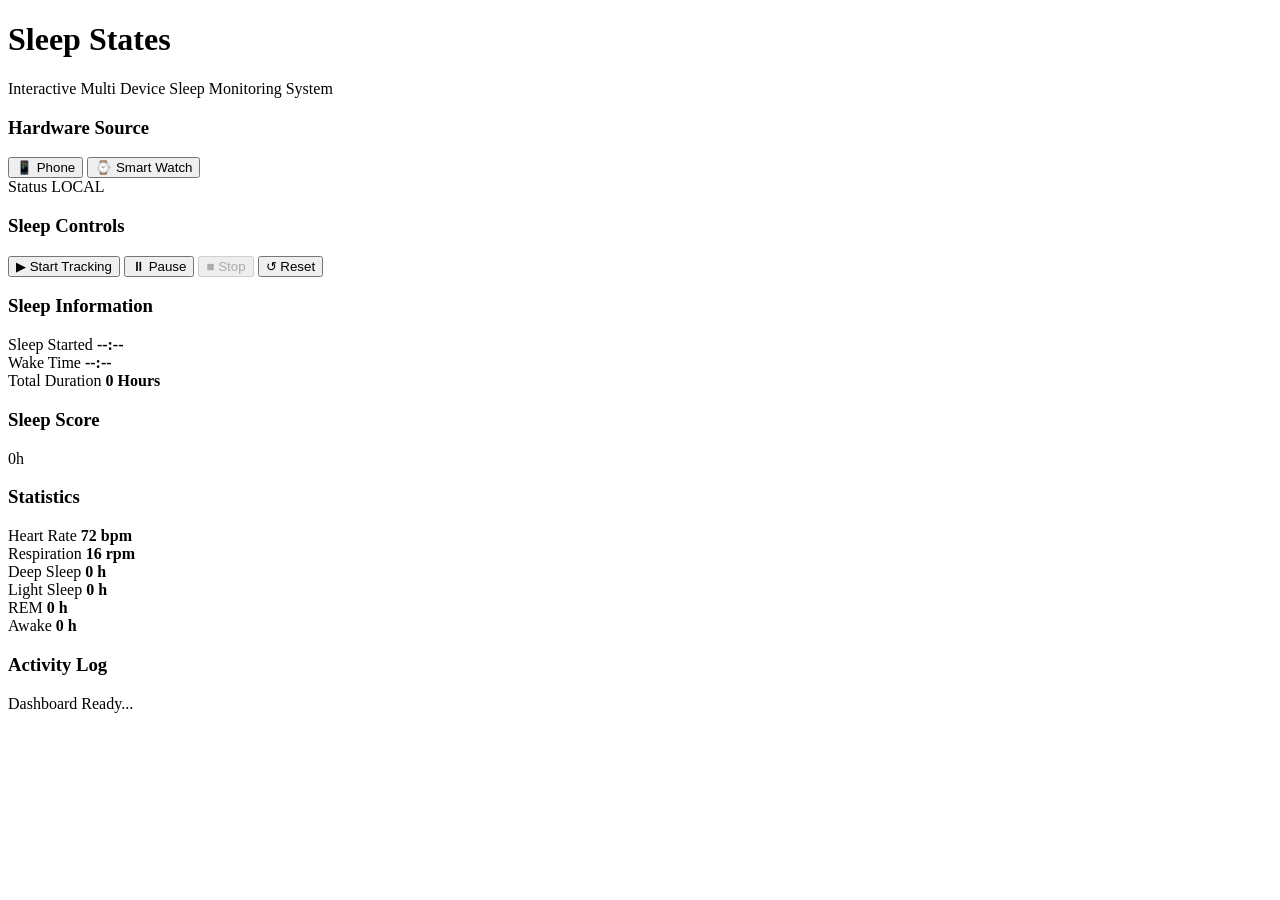
==== dashboard.html @ 75eff980 "Initial project upload" ====
<!DOCTYPE html>
<html lang="en">

<head>

<meta charset="UTF-8">
<meta name="viewport" content="width=device-width, initial-scale=1.0">

<title>Dashboard</title>

<link rel="stylesheet" href="css/style.css">

</head>

<body>

<!-- Paste the dashboard-container here -->


<div class="dashboard-container">
<header class="dashboard-header">

        <h1>Sleep States</h1>

        <p>Interactive Multi Device Sleep Monitoring System</p>

    </header>

    <div class="dashboard-grid">

        <!-- LEFT SIDE -->

        <div class="left-column">

    <!-- Hardware -->
    <div class="dashboard-card">

        <h3>Hardware Source</h3>

        <div class="device-selector-wrapper">

            <button id="phoneBtn" class="selector-btn active">
                📱 Phone
            </button>

            <button id="watchBtn" class="selector-btn">
                ⌚ Smart Watch
            </button>

        </div>

        <div class="status-bar">
            <span>Status</span>
            <span id="statusPill" class="connected">LOCAL</span>
        </div>

        <div id="scanArea" style="display:none;">

            <button id="scanBtn" class="primary-btn">
                Scan Devices
            </button>

        </div>

        <div id="deviceList" class="device-list" style="display:none;">

            <div class="device">
                <div>
                    <strong>Apple Watch Series 9</strong>
                    <small>Bluetooth Device</small>
                </div>

                <button class="connectBtn">
                    Connect
                </button>
            </div>

            <div class="device">
                <div>
                    <strong>Samsung Galaxy Watch 6</strong>
                    <small>Bluetooth Device</small>
                </div>

                <button class="connectBtn">
                    Connect
                </button>
            </div>

        </div>

    </div>

    <!-- Controls -->

            <!-- Controls -->

            <div class="dashboard-card">

                <h3>Sleep Controls</h3>

                <button
                    id="startBtn"
                    class="green-btn">

                    ▶ Start Tracking

                </button>

                <button
                    id="pauseBtn"
                    class="blue-btn">

                    ⏸ Pause

                </button>

                <button
                    id="stopBtn"
                    class="red-btn"
                    disabled>

                    ■ Stop

                </button>

                <button
                    id="resetBtn"
                    class="gray-btn">

                    ↺ Reset

                </button>

            </div>

            <!-- Sleep Information -->

            <div class="dashboard-card">

                <h3>Sleep Information</h3>

                <div class="info">

                    <span>Sleep Started</span>

                    <strong id="sleepTimeOutput">--:--</strong>

                </div>

                <div class="info">

                    <span>Wake Time</span>

                    <strong id="wakeTimeOutput">--:--</strong>

                </div>

                <div class="info">

                    <span>Total Duration</span>

                    <strong id="durationOutput">0 Hours</strong>

                </div>

            </div>

        </div>

        <!-- RIGHT SIDE -->

        <div class="right-column">

            <!-- Circle -->

            <div class="dashboard-card">

                <h3>Sleep Score</h3>

                <div class="circle">

                    <div id="centerHoursVal">

                        0h

                    </div>

                </div>

            </div>

            <!-- Statistics -->

            <div class="dashboard-card">

                <h3>Statistics</h3>

                <div class="stats-grid">

                    <div class="stat-box">

                        <span>Heart Rate</span>

                        <strong id="heartRate">
                            72 bpm
                        </strong>

                    </div>

                    <div class="stat-box">

                        <span>Respiration</span>

                        <strong id="respRate">
                            16 rpm
                        </strong>

                    </div>

                    <div class="stat-box">

                        <span>Deep Sleep</span>

                        <strong id="deepSleep">
                            0 h
                        </strong>

                    </div>

                    <div class="stat-box">

                        <span>Light Sleep</span>

                        <strong id="lightSleep">
                            0 h
                        </strong>

                    </div>

                    <div class="stat-box">

                        <span>REM</span>

                        <strong id="remSleep">
                            0 h
                        </strong>

                    </div>

                    <div class="stat-box">

                        <span>Awake</span>

                        <strong id="awakeSleep">
                            0 h
                        </strong>

                    </div>

                </div>

            </div>

            <!-- Log -->

            <div class="dashboard-card">

                <h3>Activity Log</h3>

                <div id="logArea">

                    Dashboard Ready...

                </div>

            </div>

        </div>

    </div>

</div>
<script src="js/script.js"></script>
</body>
</html>
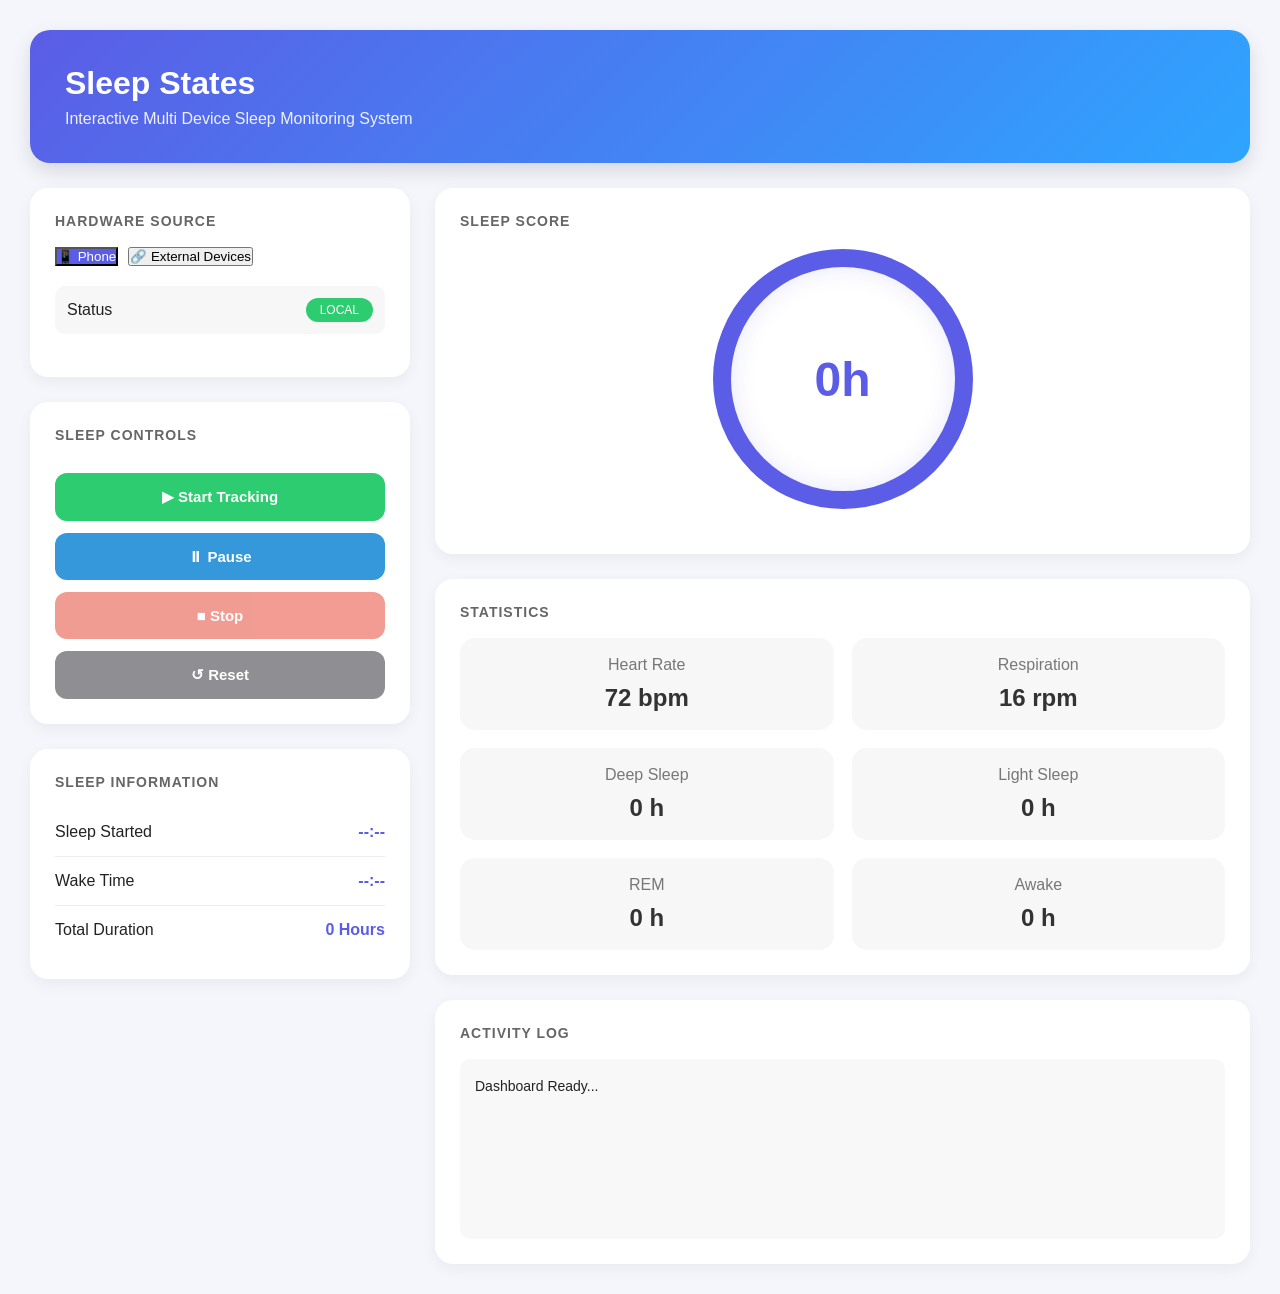
==== commit 7ca13b28: "Update dashboard.html" ====
--- a/dashboard.html
+++ b/dashboard.html
@@ -40,14 +40,11 @@
 
         <div class="device-selector-wrapper">
 
-            <button id="phoneBtn" class="selector-btn active">
-                📱 Phone
-            </button>
-
-            <button id="watchBtn" class="selector-btn">
-                ⌚ Smart Watch
-            </button>
-
+           <button id="phoneBtn" class="active">📱 Phone
+           </button>
+
+<button id="externalBtn">🔗 External Devices
+</button>
         </div>
 
         <div class="status-bar">
@@ -62,34 +59,50 @@
             </button>
 
         </div>
-
-        <div id="deviceList" class="device-list" style="display:none;">
-
-            <div class="device">
-                <div>
-                    <strong>Apple Watch Series 9</strong>
-                    <small>Bluetooth Device</small>
-                </div>
-
-                <button class="connectBtn">
-                    Connect
-                </button>
-            </div>
-
-            <div class="device">
-                <div>
-                    <strong>Samsung Galaxy Watch 6</strong>
-                    <small>Bluetooth Device</small>
-                </div>
-
-                <button class="connectBtn">
-                    Connect
-                </button>
-            </div>
-
-        </div>
-
-    </div>
+<div id="deviceList" class="device-list" style="display:none;">
+
+    <div class="device">
+        <div>
+            <strong>⌚ Apple Watch Series 9</strong>
+            <small>Smart Watch</small>
+        </div>
+        <button class="connectBtn">Connect</button>
+    </div>
+
+    <div class="device">
+        <div>
+            <strong>⌚ Samsung Galaxy Watch 6</strong>
+            <small>Smart Watch</small>
+        </div>
+        <button class="connectBtn">Connect</button>
+    </div>
+
+    <div class="device">
+        <div>
+            <strong>⌚ Fitbit Sense 2</strong>
+            <small>Fitness Tracker</small>
+        </div>
+        <button class="connectBtn">Connect</button>
+    </div>
+
+    <div class="device">
+        <div>
+            <strong>⌚ Xiaomi Smart Band 8</strong>
+            <small>Fitness Band</small>
+        </div>
+        <button class="connectBtn">Connect</button>
+    </div>
+
+    <div class="device">
+        <div>
+            <strong>❤️ Bluetooth Heart Rate Sensor</strong>
+            <small>Health Sensor</small>
+        </div>
+        <button class="connectBtn">Connect</button>
+    </div>
+
+</div>
+  </div>
 
     <!-- Controls -->
 
@@ -283,4 +296,4 @@
 </div>
 <script src="js/script.js"></script>
 </body>
-</html>+</html>
--- a/css/style.css
+++ b/css/style.css
@@ -0,0 +1,690 @@
+*{
+    margin:0;
+    padding:0;
+    box-sizing:border-box;
+    font-family:"Segoe UI",Arial,sans-serif;
+}
+
+body{
+    background:#f4f6fb;
+    color:#222;
+    padding:30px;
+}
+
+.dashboard-container{
+    max-width:1400px;
+    margin:auto;
+}
+
+.dashboard-header{
+    background:linear-gradient(135deg,#5b5de6,#2ea5ff);
+    color:white;
+    padding:35px;
+    border-radius:20px;
+    margin-bottom:25px;
+    box-shadow:0 8px 20px rgba(0,0,0,.12);
+}
+
+.dashboard-header h1{
+    font-size:32px;
+    margin-bottom:8px;
+}
+
+.dashboard-header p{
+    opacity:.9;
+}
+
+.dashboard-grid{
+    display:grid;
+    grid-template-columns:380px 1fr;
+    gap:25px;
+}
+
+.left-column,
+.right-column{
+    display:flex;
+    flex-direction:column;
+    gap:25px;
+}
+
+.dashboard-card{
+    background:white;
+    border-radius:18px;
+    padding:25px;
+    box-shadow:0 5px 15px rgba(0,0,0,.05);
+}
+
+.dashboard-card h3{
+    margin-bottom:18px;
+    font-size:14px;
+    color:#666;
+    text-transform:uppercase;
+    letter-spacing:1px;
+}
+
+/* Device Buttons */
+
+.device-selector-wrapper{
+    display:flex;
+    gap:10px;
+    margin-bottom:20px;
+}
+
+.selector-btn{
+    flex:1;
+    padding:14px;
+    border:none;
+    border-radius:10px;
+    background:#ececec;
+    cursor:pointer;
+    font-weight:600;
+    transition:.3s;
+}
+
+.selector-btn:hover{
+    background:#d9d9d9;
+}
+
+.selector-btn.active{
+    background:#5b5de6;
+    color:white;
+}
+
+.selector-btn{
+    transition:0.3s;
+}
+
+.active{
+    background:#5b5de6 !important;
+    color:white !important;
+}
+
+.status-bar{
+    display:flex;
+    justify-content:space-between;
+    align-items:center;
+    background:#f7f7f7;
+    padding:12px;
+    border-radius:10px;
+    margin-bottom:18px;
+}
+
+.connected{
+    background:#2ecc71;
+    color:white;
+    padding:5px 14px;
+    border-radius:20px;
+    font-size:12px;
+}
+
+.disconnected{
+    background:#e74c3c;
+    color:white;
+    padding:5px 14px;
+    border-radius:20px;
+    font-size:12px;
+}
+
+/* Buttons */
+
+button{
+    cursor:pointer;
+    transition:.3s;
+}
+
+.primary-btn,
+.green-btn,
+.red-btn,
+.blue-btn,
+.gray-btn{
+    width:100%;
+    border:none;
+    color:white;
+    padding:15px;
+    margin-top:12px;
+    border-radius:12px;
+    font-size:15px;
+    font-weight:600;
+}
+
+.primary-btn{
+    background:#007aff;
+}
+
+.green-btn{
+    background:#2ecc71;
+}
+
+.red-btn{
+    background:#e74c3c;
+}
+
+.blue-btn{
+    background:#3498db;
+}
+
+.gray-btn{
+    background:#8e8e93;
+}
+
+button:hover{
+    transform:translateY(-2px);
+}
+
+button:disabled{
+    opacity:.55;
+    cursor:not-allowed;
+}
+
+/* Devices */
+
+.device-list{
+    margin-top:20px;
+}
+
+.device{
+    display:flex;
+    justify-content:space-between;
+    align-items:center;
+    background:#f7f7f7;
+    padding:15px;
+    margin-bottom:12px;
+    border-radius:12px;
+}
+
+.device small{
+    display:block;
+    color:#888;
+    margin-top:4px;
+}
+
+.connectBtn{
+    background:#007aff;
+    color:white;
+    border:none;
+    padding:10px 18px;
+    border-radius:10px;
+}
+
+/* Sleep Info */
+
+.info{
+    display:flex;
+    justify-content:space-between;
+    padding:15px 0;
+    border-bottom:1px solid #ececec;
+}
+
+.info:last-child{
+    border:none;
+}
+
+.info strong{
+    color:#5b5de6;
+}
+
+/* Circle */
+
+.circle{
+    width:260px;
+    height:260px;
+    margin:20px auto;
+    border-radius:50%;
+    border:18px solid #5b5de6;
+    display:flex;
+    align-items:center;
+    justify-content:center;
+    background:white;
+    box-shadow:inset 0 0 25px rgba(91,93,230,.15);
+}
+
+#centerHoursVal{
+    font-size:48px;
+    font-weight:700;
+    color:#5b5de6;
+}
+
+/* Statistics */
+
+.stats-grid{
+    display:grid;
+    grid-template-columns:repeat(2,1fr);
+    gap:18px;
+}
+
+.stat-box{
+    background:#f7f7f7;
+    border-radius:15px;
+    padding:18px;
+    text-align:center;
+}
+
+.stat-box span{
+    display:block;
+    color:#777;
+    margin-bottom:10px;
+}
+
+.stat-box strong{
+    font-size:24px;
+    color:#333;
+}
+
+/* Log */
+
+#logArea{
+    height:180px;
+    overflow-y:auto;
+    background:#f8f8f8;
+    padding:15px;
+    border-radius:10px;
+    line-height:1.8;
+    font-size:14px;
+}
+
+/* Scrollbar */
+
+#logArea::-webkit-scrollbar{
+    width:8px;
+}
+
+#logArea::-webkit-scrollbar-thumb{
+    background:#5b5de6;
+    border-radius:10px;
+}
+
+/* Responsive */
+
+@media(max-width:1100px){
+
+.dashboard-grid{
+    grid-template-columns:1fr;
+}
+
+.circle{
+    width:220px;
+    height:220px;
+}
+
+}
+
+@media(max-width:650px){
+
+body{
+    padding:15px;
+}
+
+.dashboard-header{
+    padding:25px;
+}
+
+.dashboard-header h1{
+    font-size:24px;
+}
+
+.stats-grid{
+    grid-template-columns:1fr;
+}
+
+.device-selector-wrapper{
+    flex-direction:column;
+}
+
+.circle{
+    width:180px;
+    height:180px;
+}
+
+#centerHoursVal{
+    font-size:36px;
+}
+}
+
+/* Hide dashboard initially */
+.dashboard-container{
+    width:100%;
+    display:flex;
+    flex-direction:column;
+}
+/* Home Screen */
+.home-screen{
+    position:fixed;
+    top:0;
+    left:0;
+    width:100%;
+    height:100%;
+    background:#111827;
+    display:flex;
+    flex-direction:column;
+    justify-content:center;
+    align-items:center;
+}
+
+.home-screen h1{
+    color:white;
+    font-size:42px;
+    margin-bottom:10px;
+}
+
+.home-screen p{
+    color:#cccccc;
+    margin-bottom:35px;
+}
+
+
+
+.app-info{
+    flex:1;
+}
+
+.app-info h2{
+    color:white;
+    font-size:22px;
+    margin-bottom:8px;
+}
+.app-info p{
+    color:#666;
+    margin-bottom:20px;
+    line-height:1.6;
+}
+
+.app-info button{
+    background:#5b5de6;
+    color:white;
+    border:none;
+    padding:14px 28px;
+    border-radius:10px;
+    cursor:pointer;
+    font-size:16px;
+}
+
+.app-info button:hover{
+    background:#4447d9;
+}
+
+.login-card{
+    width:380px;
+    background:white;
+    padding:35px;
+    border-radius:20px;
+    box-shadow:0 10px 25px rgba(0,0,0,.15);
+    text-align:center;
+}
+
+.login-card h1{
+    color:#5b5de6;
+    margin-bottom:10px;
+}
+
+.login-card p{
+    margin-bottom:20px;
+    color:#666;
+}
+
+.login-card input{
+    width:100%;
+    padding:14px;
+    margin:10px 0;
+    border:1px solid #ddd;
+    border-radius:10px;
+    font-size:16px;
+}
+
+.login-card button{
+    width:100%;
+    padding:14px;
+    margin-top:15px;
+    background:#5b5de6;
+    color:white;
+    border:none;
+    border-radius:10px;
+    font-size:16px;
+}
+
+#loginMessage{
+    margin-top:15px;
+    font-weight:bold;
+}
+.home-screen button{
+
+    width:300px;
+
+    padding:14px;
+
+    margin-top:15px;
+
+    border:none;
+
+    border-radius:10px;
+
+    background:#5b5de6;
+
+    color:white;
+
+    cursor:pointer;
+
+}
+
+.app-subtitle{
+    font-size:13px;
+    color:#666;
+    margin:8px 0 15px 0;
+    text-align:center;
+}
+
+
+.home-screen h1{
+
+    font-size:42px;
+
+    margin-bottom:10px;
+
+}
+
+.home-screen p{
+
+    color:#d0d0d0;
+
+    margin-bottom:20px;
+
+}
+
+.home-screen button:hover{
+
+    background:#4b4dcf;
+
+}
+.app-card{
+    width:500px;
+    background:#1f2937;
+    border-radius:22px;
+    padding:25px;
+    text-align:center;
+    box-shadow:0 10px 25px rgba(0,0,0,.2);
+    margin-top:25px;
+}
+
+.app-icon{
+    width:90px;
+    height:90px;
+    margin:0 auto 15px;
+    border-radius:20px;
+    background:linear-gradient(135deg,#6C63FF,#00B8FF);
+    display:flex;
+    justify-content:center;
+    align-items:center;
+    font-size:45px;
+}
+
+.app-info h2{
+    font-size:22px;
+    color:white;
+    margin-bottom:8px;
+}
+.app-card h2{
+    color:white !important;
+}
+
+.app-card p{
+    color:#d1d5db !important;
+}
+
+.app-info p{
+    font-size:13px;
+    color:#d1d5db;
+    line-height:1.5;
+    margin-bottom:15px;
+}
+.app-info button{
+    width:auto;
+    padding:10px 25px;
+    background:#5b5de6;
+    color:#fff;
+    border:none;
+    border-radius:10px;
+    cursor:pointer;
+}
+/* Hover effect for app cards */
+.app-card{
+    transition: transform 0.3s ease, box-shadow 0.3s ease;
+}
+
+.app-card:hover{
+    transform: translateY(-5px);
+    box-shadow: 0 15px 35px rgba(0,0,0,0.3);
+    cursor: pointer;
+}/* ===========================
+   USER SELECTION PAGE
+=========================== */
+
+.selection-screen{
+    min-height:100vh;
+    background:#111827;
+    display:flex;
+    flex-direction:column;
+    justify-content:center;
+    align-items:center;
+    padding:30px;
+}
+
+.selection-screen h1{
+    color:white;
+    font-size:42px;
+    margin-bottom:10px;
+}
+
+.selection-screen p{
+    color:#d1d5db;
+    margin-bottom:30px;
+}
+
+.user-card{
+    width:350px;
+    background:#1f2937;
+    border-radius:20px;
+    padding:25px;
+    margin:15px;
+    text-align:center;
+    cursor:pointer;
+    transition:.3s;
+    box-shadow:0 10px 25px rgba(0,0,0,.25);
+}
+
+.user-card:hover{
+    transform:translateY(-6px);
+    background:#2d3748;
+}
+
+.user-icon{
+    width:90px;
+    height:90px;
+    margin:auto;
+    border-radius:50%;
+    background:linear-gradient(135deg,#6C63FF,#00B8FF);
+    display:flex;
+    justify-content:center;
+    align-items:center;
+    font-size:45px;
+    margin-bottom:20px;
+}
+
+.user-card h2{
+    color:white;
+    margin-bottom:10px;
+}
+
+.user-card p{
+    color:#d1d5db;
+    margin:0;
+}
+
+.disabled{
+    opacity:.6;
+    cursor:not-allowed;
+}
+
+.disabled:hover{
+    transform:none;
+    background:#1f2937;
+}
+/* ================= PROFILE PAGE ================= */
+
+.profile-container{
+    max-width:700px;
+    margin:40px auto;
+    background:white;
+    padding:35px;
+    border-radius:20px;
+    box-shadow:0 10px 25px rgba(0,0,0,.12);
+}
+
+.profile-container h1{
+    color:#5b5de6;
+    text-align:center;
+    margin-bottom:10px;
+}
+
+.profile-container p{
+    text-align:center;
+    color:#666;
+    margin-bottom:30px;
+}
+
+.photo-section{
+    text-align:center;
+    margin-bottom:30px;
+}
+
+.profile-photo{
+    width:140px;
+    height:140px;
+    border-radius:50%;
+    object-fit:cover;
+    border:4px solid #5b5de6;
+    margin-bottom:15px;
+}
+
+.form-group{
+    margin-bottom:18px;
+}
+
+.form-group label{
+    display:block;
+    margin-bottom:8px;
+    font-weight:600;
+}
+
+.form-group input,
+.form-group select,
+.form-group textarea{
+    width:100%;
+    padding:14px;
+    border:1px solid #ddd;
+    border-radius:10px;
+    font-size:15px;
+}
+
+.form-group textarea{
+    resize:vertical;
+    min-height:80px;
+}
